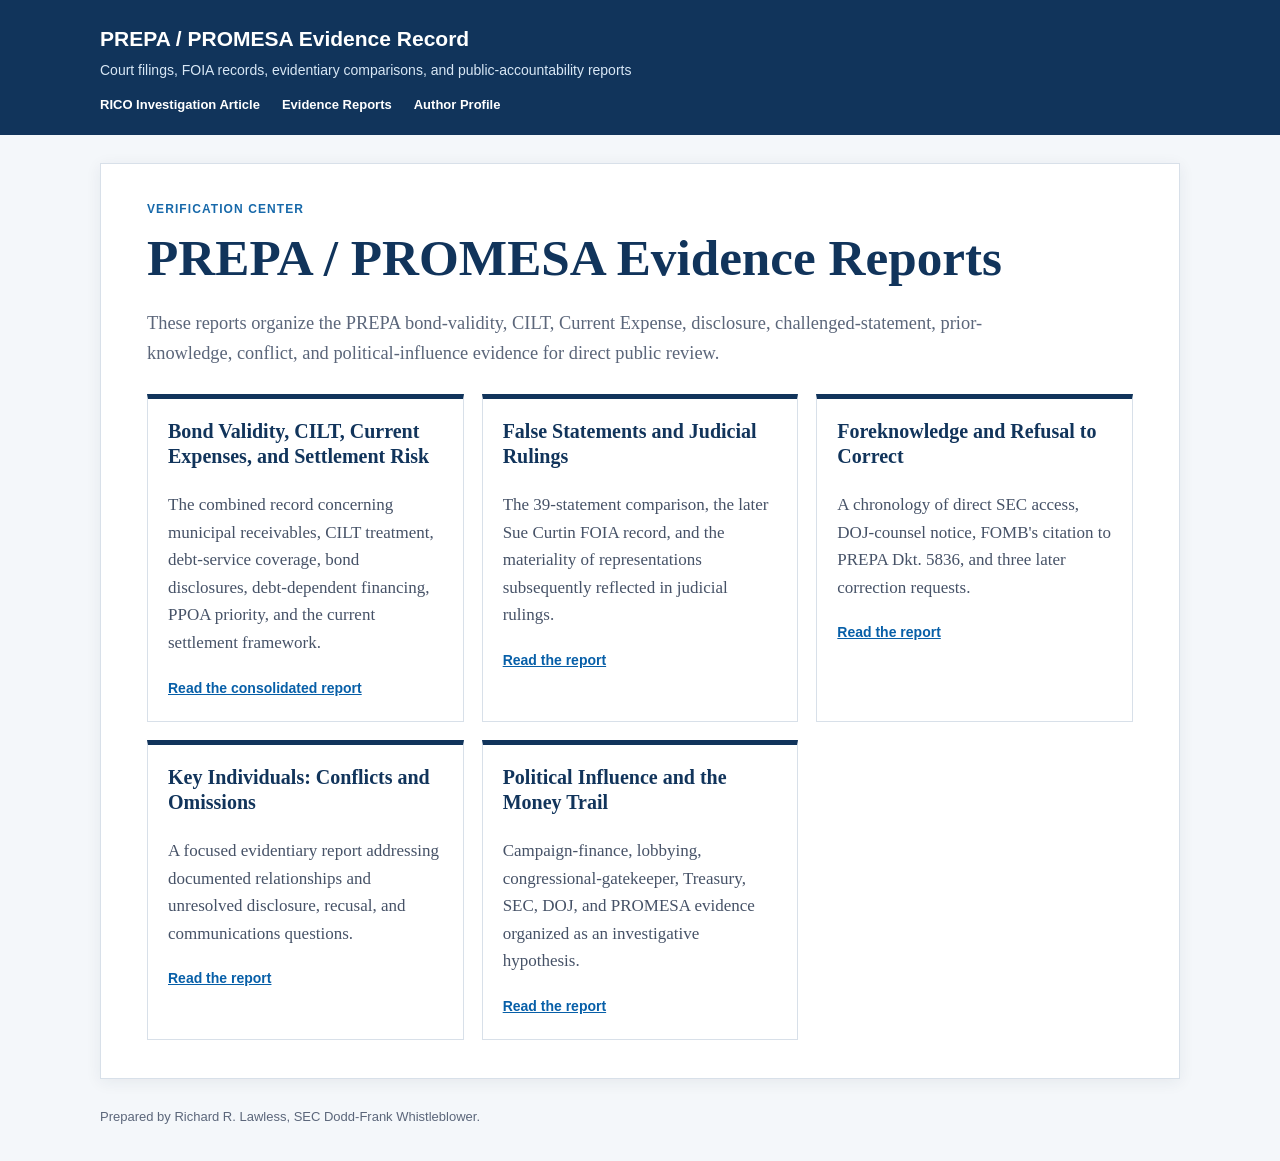
==== reports/index.html @ 9879a540 "Publish PREPA evidence reports and CILT current-expense analysis" ====
<!doctype html>
<html lang="en">
<head>
  <meta charset="utf-8">
  <meta name="viewport" content="width=device-width, initial-scale=1">
  <meta name="robots" content="index,follow">
  <title>Evidence Reports | PREPA / PROMESA Evidence Record</title>
  <meta name="description" content="Evidence reports concerning PREPA bond validity, CILT, Current Expenses, the Sue Curtin FOIA production, challenged government statements, prior knowledge, conflicts, and political influence surrounding PREPA and PROMESA.">
  <link rel="stylesheet" href="../assets/site.css">
</head>
<body>
  <header class="site-header">
    <div class="site-header__inner">
      <a class="brand" href="/prepa-promesa-article/">PREPA / PROMESA Evidence Record</a>
      <div class="tagline">Court filings, FOIA records, evidentiary comparisons, and public-accountability reports</div>
      <nav class="nav" aria-label="Primary">
        <a href="/prepa-promesa-article/">RICO Investigation Article</a>
        <a href="/prepa-promesa-article/reports/">Evidence Reports</a>
        <a href="https://muckrack.com/richard-lawless">Author Profile</a>
      </nav>
    </div>
  </header>

  <main class="report-shell">
    <div class="eyebrow">Verification center</div>
    <h1>PREPA / PROMESA Evidence Reports</h1>
    <p class="dek">These reports organize the PREPA bond-validity, CILT, Current Expense, disclosure, challenged-statement, prior-knowledge, conflict, and political-influence evidence for direct public review.</p>

    <div class="card-grid">
      <section class="card">
        <h2>Bond Validity, CILT, Current Expenses, and Settlement Risk</h2>
        <p>The combined record concerning municipal receivables, CILT treatment, debt-service coverage, bond disclosures, debt-dependent financing, PPOA priority, and the current settlement framework.</p>
        <a href="bond-validity-cilt-current-expenses.html">Read the consolidated report</a>
      </section>

      <section class="card">
        <h2>False Statements and Judicial Rulings</h2>
        <p>The 39-statement comparison, the later Sue Curtin FOIA record, and the materiality of representations subsequently reflected in judicial rulings.</p>
        <a href="false-statements-and-judicial-rulings.html">Read the report</a>
      </section>

      <section class="card">
        <h2>Foreknowledge and Refusal to Correct</h2>
        <p>A chronology of direct SEC access, DOJ-counsel notice, FOMB's citation to PREPA Dkt. 5836, and three later correction requests.</p>
        <a href="prior-knowledge.html">Read the report</a>
      </section>

      <section class="card">
        <h2>Key Individuals: Conflicts and Omissions</h2>
        <p>A focused evidentiary report addressing documented relationships and unresolved disclosure, recusal, and communications questions.</p>
        <a href="key-individuals-conflicts-and-omissions.html">Read the report</a>
      </section>

      <section class="card">
        <h2>Political Influence and the Money Trail</h2>
        <p>Campaign-finance, lobbying, congressional-gatekeeper, Treasury, SEC, DOJ, and PROMESA evidence organized as an investigative hypothesis.</p>
        <a href="promesa-political-influence-and-contributions.html">Read the report</a>
      </section>
    </div>
  </main>

  <footer class="site-footer"><div class="site-footer__inner">Prepared by Richard R. Lawless, SEC Dodd-Frank Whistleblower.</div></footer>
</body>
</html>
---- assets/site.css ----
:root {
  --ink: #172033;
  --muted: #5b667a;
  --navy: #11345b;
  --blue: #1769aa;
  --line: #d8e0e9;
  --paper: #ffffff;
  --wash: #f4f7fa;
}

* { box-sizing: border-box; }

html { scroll-behavior: smooth; }

body {
  margin: 0;
  color: var(--ink);
  background: var(--wash);
  font: 17px/1.62 Georgia, "Times New Roman", serif;
}

.site-header {
  padding: 26px 22px 22px;
  color: #fff;
  background: var(--navy);
}

.site-header__inner,
.report-shell,
.site-footer__inner {
  max-width: 1080px;
  margin: 0 auto;
}

.brand {
  color: #fff;
  font: 700 21px/1.25 Arial, sans-serif;
  text-decoration: none;
}

.tagline {
  margin-top: 6px;
  color: #d8e7f5;
  font: 14px/1.4 Arial, sans-serif;
}

.nav {
  display: flex;
  flex-wrap: wrap;
  gap: 12px 22px;
  margin-top: 17px;
}

.nav a {
  color: #fff;
  font: 700 13px/1.2 Arial, sans-serif;
  text-decoration: none;
}

.report-shell {
  margin-top: 28px;
  margin-bottom: 28px;
  padding: 38px 46px;
  background: var(--paper);
  border: 1px solid var(--line);
  box-shadow: 0 3px 15px rgba(27, 45, 67, .07);
}

.eyebrow {
  color: var(--blue);
  text-transform: uppercase;
  letter-spacing: .09em;
  font: 700 12px/1.2 Arial, sans-serif;
}

h1, h2, h3, h4 {
  color: var(--navy);
  line-height: 1.25;
}

h1 {
  margin: .2em 0 .3em;
  font-size: clamp(2rem, 5vw, 3.2rem);
}

h2 {
  margin-top: 1.7em;
  padding-bottom: .25em;
  border-bottom: 2px solid var(--line);
  font-size: 1.55rem;
}

h3 { margin-top: 1.45em; font-size: 1.25rem; }

.dek {
  max-width: 850px;
  color: var(--muted);
  font-size: 1.15rem;
}

.download {
  display: inline-block;
  margin: 8px 0 20px;
  padding: 11px 17px;
  color: #fff;
  background: var(--blue);
  border-radius: 4px;
  font: 700 14px/1.2 Arial, sans-serif;
  text-decoration: none;
}

.report-body > p:first-child {
  margin: 20px 0 24px;
  padding: 16px 18px;
  border-left: 5px solid var(--blue);
  background: #eef5fb;
  font-size: 1.08rem;
}

a { color: #075fa8; }

table {
  display: block;
  width: 100%;
  margin: 20px 0 28px;
  overflow-x: auto;
  border-collapse: collapse;
  font: 13px/1.42 Arial, sans-serif;
}

thead { background: #e9f0f7; }

th, td {
  min-width: 150px;
  padding: 9px 10px;
  vertical-align: top;
  text-align: left;
  border: 1px solid var(--line);
}

th { color: var(--navy); }

blockquote {
  margin: 24px 0;
  padding: 12px 18px;
  color: #34445a;
  border-left: 4px solid var(--blue);
  background: #f5f8fb;
}

.site-footer {
  padding: 0 22px 34px;
  color: var(--muted);
  font: 13px/1.5 Arial, sans-serif;
}

.card-grid {
  display: grid;
  grid-template-columns: repeat(auto-fit, minmax(250px, 1fr));
  gap: 18px;
  margin-top: 26px;
}

.card {
  padding: 20px;
  border: 1px solid var(--line);
  border-top: 5px solid var(--navy);
  background: #fff;
}

.card h2 {
  margin-top: 0;
  border: 0;
  font-size: 1.25rem;
}

.card p { color: #465267; }

.card a { font: 700 14px/1.3 Arial, sans-serif; }

@media (max-width: 720px) {
  .report-shell {
    margin: 0;
    padding: 28px 20px;
    border-right: 0;
    border-left: 0;
  }
}
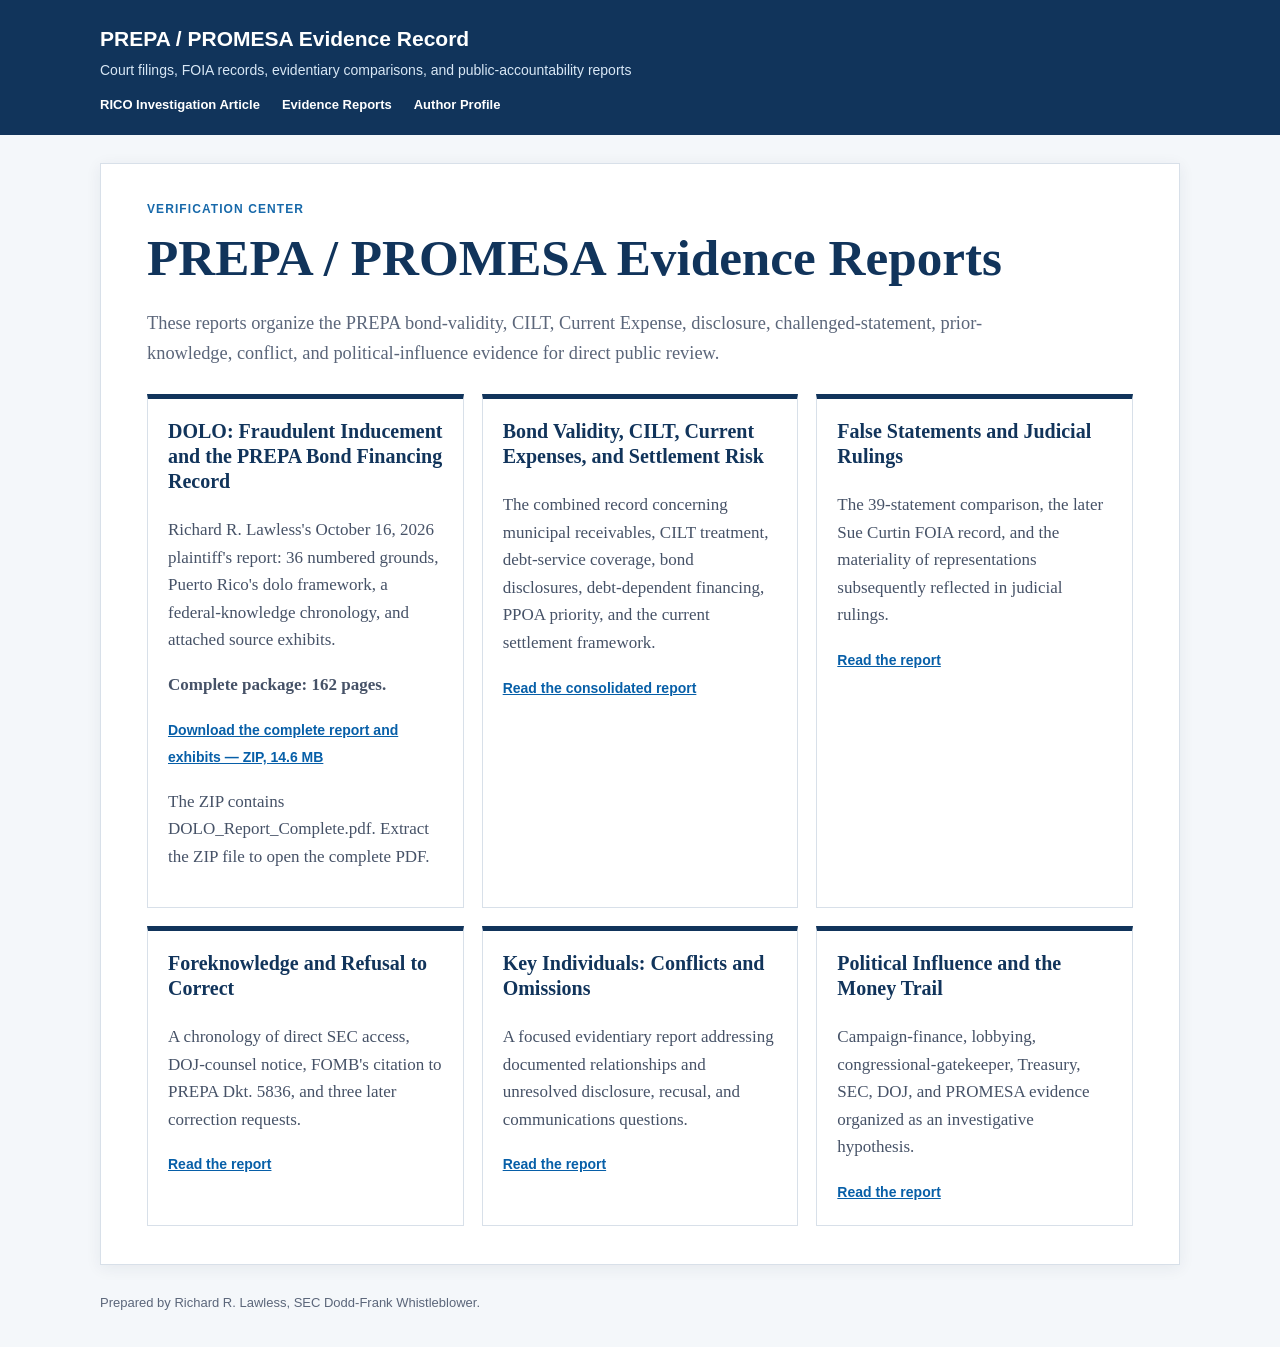
==== commit c5accaca: "Update index.html" ====
--- a/reports/index.html
+++ b/reports/index.html
@@ -27,6 +27,22 @@
     <p class="dek">These reports organize the PREPA bond-validity, CILT, Current Expense, disclosure, challenged-statement, prior-knowledge, conflict, and political-influence evidence for direct public review.</p>
 
     <div class="card-grid">
+            <section class="card">
+        <h2>DOLO: Fraudulent Inducement and the PREPA Bond Financing Record</h2>
+        <p>
+          Richard R. Lawless's October 16, 2026 plaintiff's report:
+          36 numbered grounds, Puerto Rico's dolo framework,
+          a federal-knowledge chronology, and attached source exhibits.
+        </p>
+        <p><strong>Complete package: 162 pages.</strong></p>
+        <a href="DOLO_Report_Complete.zip" download>
+          Download the complete report and exhibits — ZIP, 14.6 MB
+        </a>
+        <p>
+          The ZIP contains DOLO_Report_Complete.pdf.
+          Extract the ZIP file to open the complete PDF.
+        </p>
+      </section>
       <section class="card">
         <h2>Bond Validity, CILT, Current Expenses, and Settlement Risk</h2>
         <p>The combined record concerning municipal receivables, CILT treatment, debt-service coverage, bond disclosures, debt-dependent financing, PPOA priority, and the current settlement framework.</p>
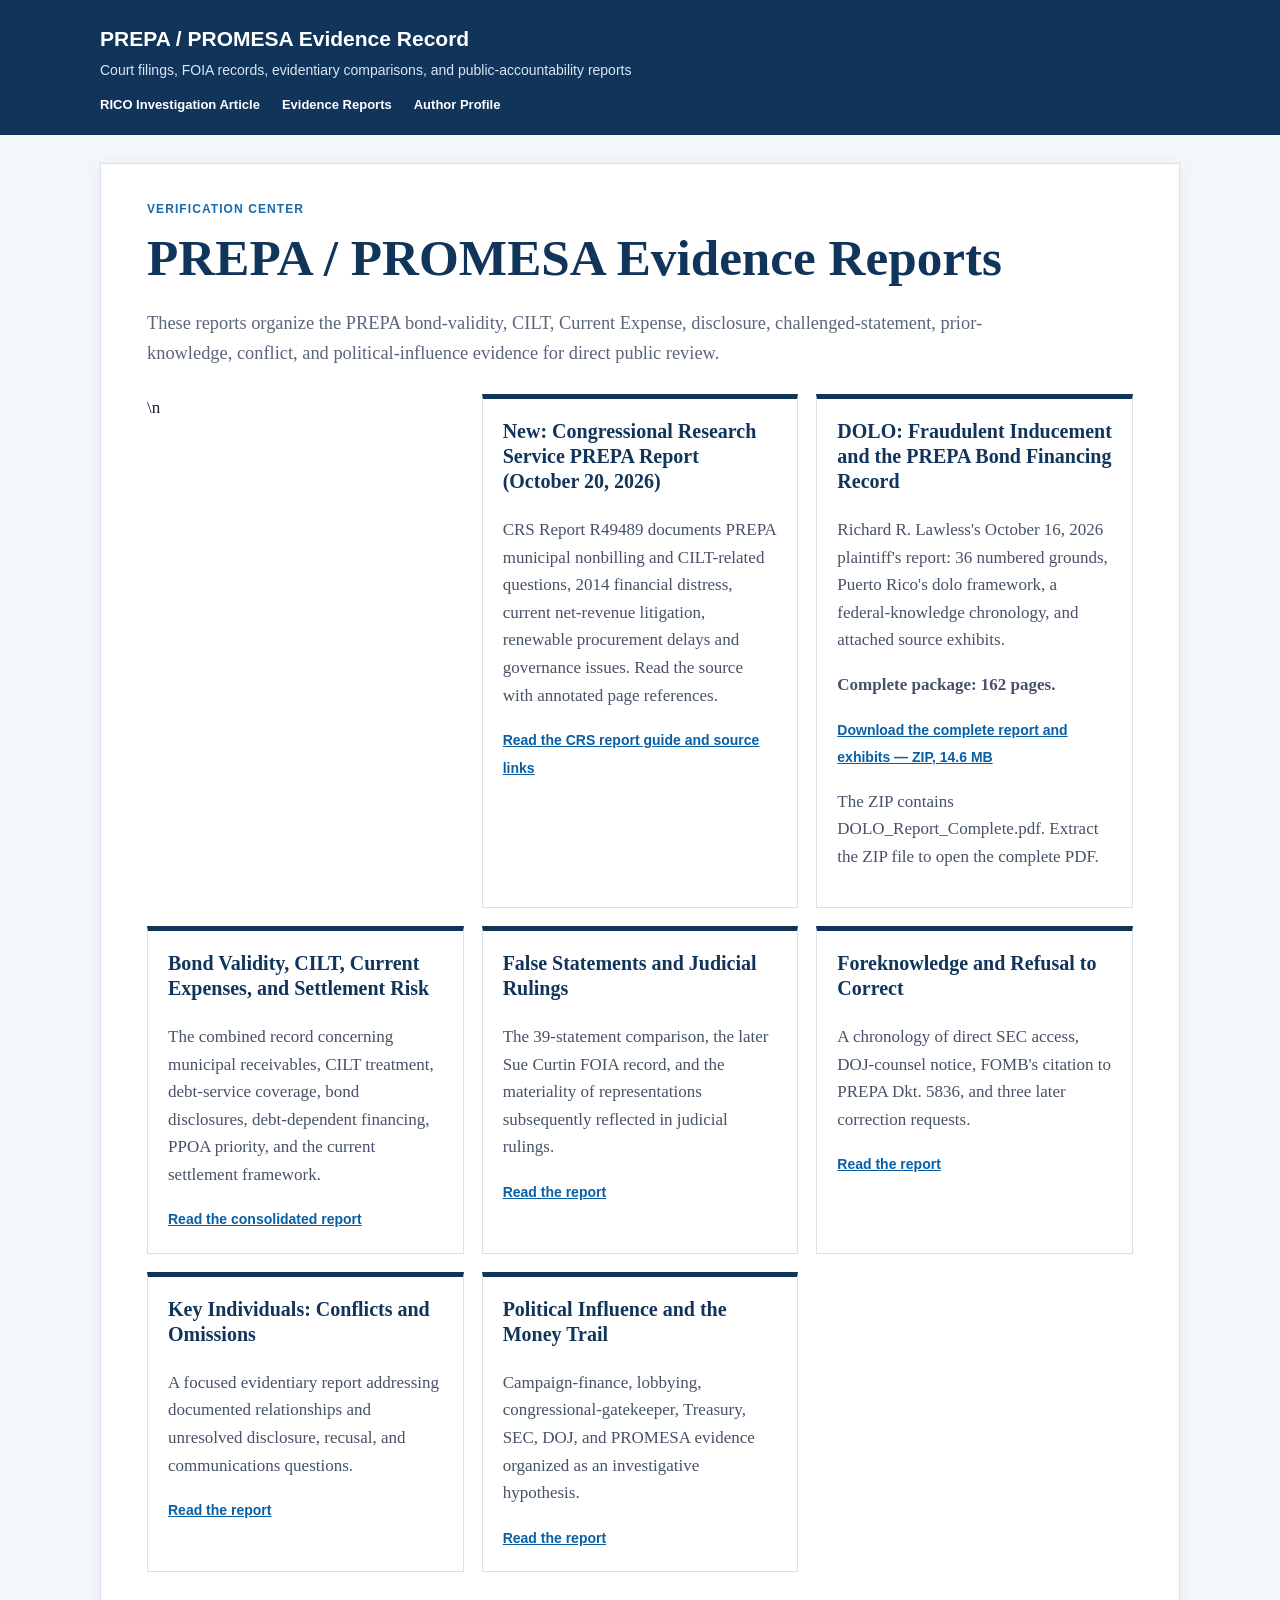
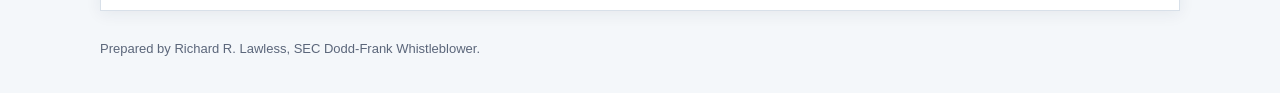
==== commit d3f4c1d9: "Link October 2026 CRS report from website" ====
--- a/reports/index.html
+++ b/reports/index.html
@@ -26,7 +26,7 @@
     <h1>PREPA / PROMESA Evidence Reports</h1>
     <p class="dek">These reports organize the PREPA bond-validity, CILT, Current Expense, disclosure, challenged-statement, prior-knowledge, conflict, and political-influence evidence for direct public review.</p>
 
-    <div class="card-grid">
+    <div class="card-grid">\n      <section class="card"><h2>New: Congressional Research Service PREPA Report (October 20, 2026)</h2><p>CRS Report R49489 documents PREPA municipal nonbilling and CILT-related questions, 2014 financial distress, current net-revenue litigation, renewable procurement delays and governance issues. Read the source with annotated page references.</p><a href="crs-prepa-history-finances-2026.html">Read the CRS report guide and source links</a></section>
             <section class="card">
         <h2>DOLO: Fraudulent Inducement and the PREPA Bond Financing Record</h2>
         <p>
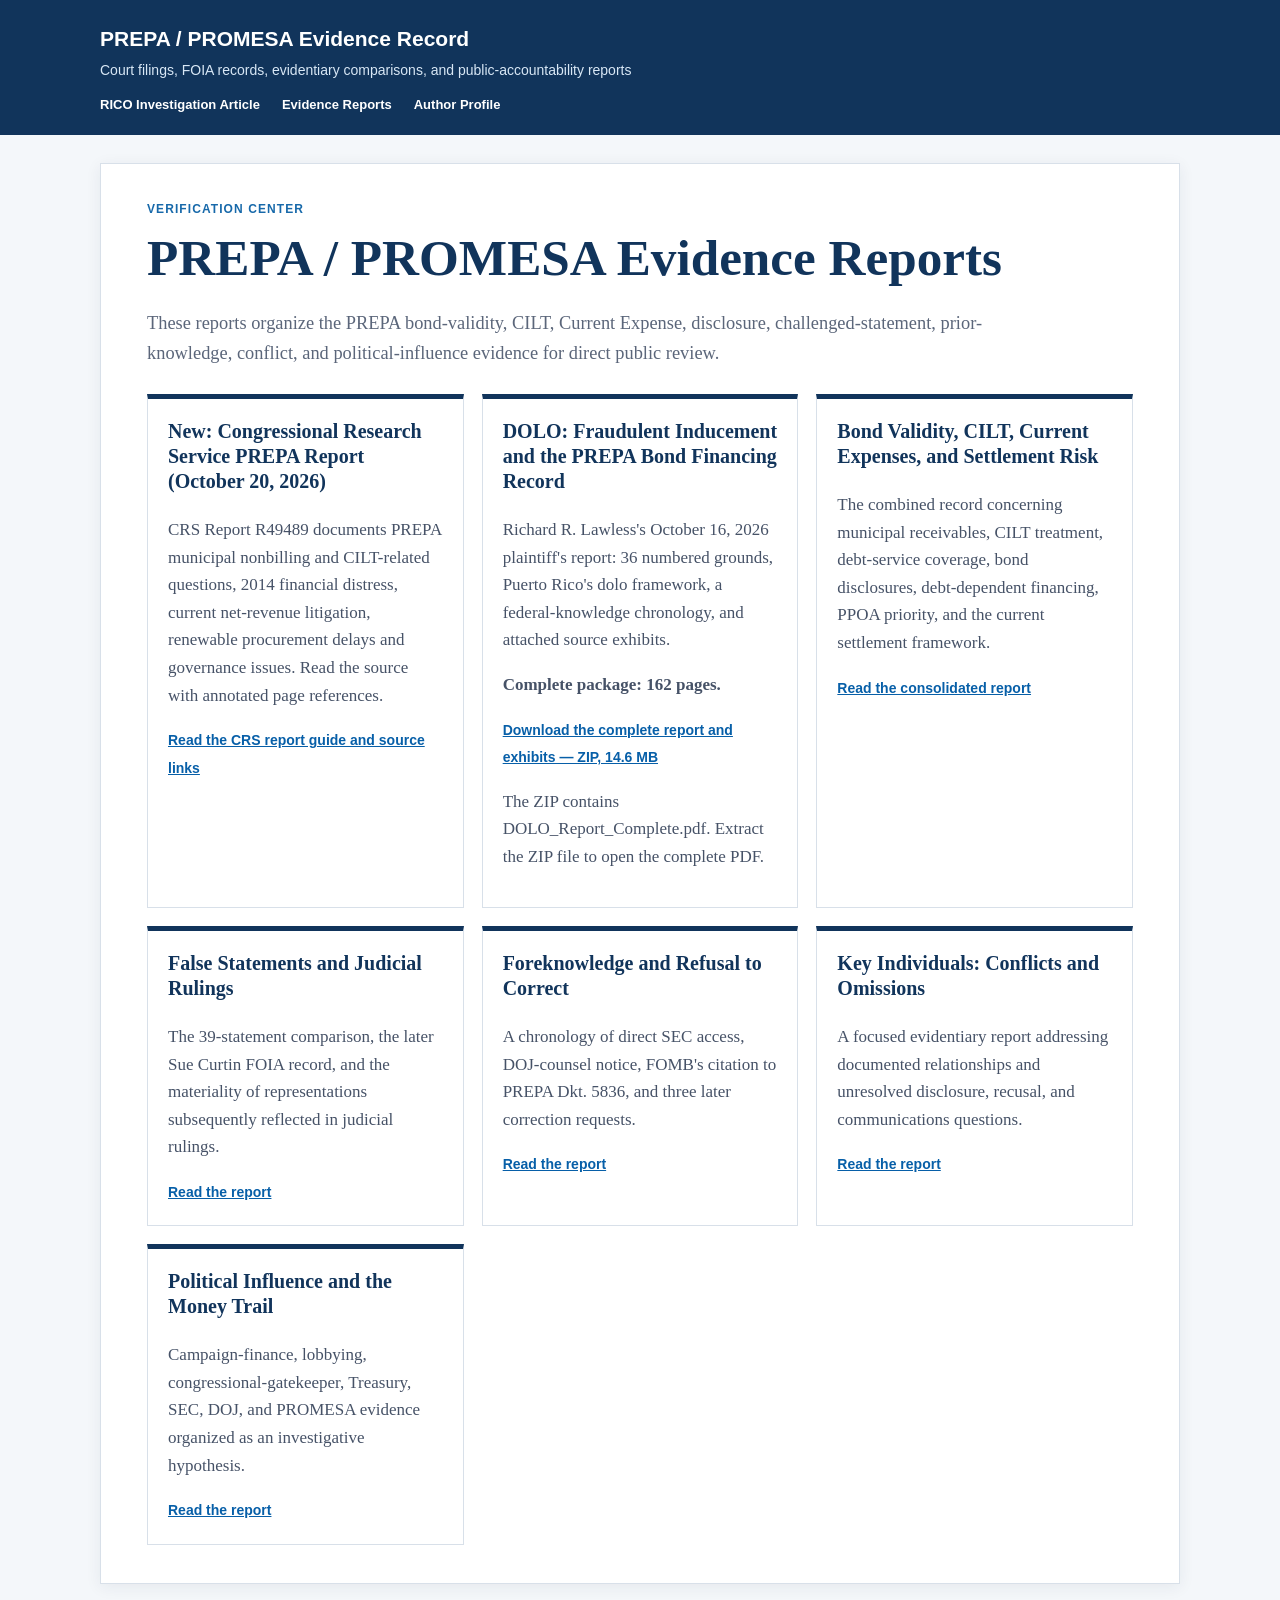
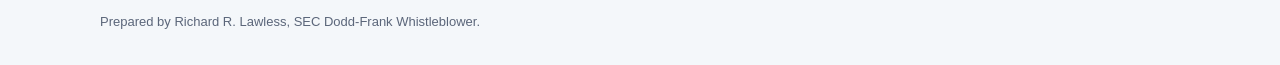
==== commit 5a94b1e2: "Clean source formatting for CRS links" ====
--- a/reports/index.html
+++ b/reports/index.html
@@ -26,7 +26,8 @@
     <h1>PREPA / PROMESA Evidence Reports</h1>
     <p class="dek">These reports organize the PREPA bond-validity, CILT, Current Expense, disclosure, challenged-statement, prior-knowledge, conflict, and political-influence evidence for direct public review.</p>
 
-    <div class="card-grid">\n      <section class="card"><h2>New: Congressional Research Service PREPA Report (October 20, 2026)</h2><p>CRS Report R49489 documents PREPA municipal nonbilling and CILT-related questions, 2014 financial distress, current net-revenue litigation, renewable procurement delays and governance issues. Read the source with annotated page references.</p><a href="crs-prepa-history-finances-2026.html">Read the CRS report guide and source links</a></section>
+    <div class="card-grid">
+      <section class="card"><h2>New: Congressional Research Service PREPA Report (October 20, 2026)</h2><p>CRS Report R49489 documents PREPA municipal nonbilling and CILT-related questions, 2014 financial distress, current net-revenue litigation, renewable procurement delays and governance issues. Read the source with annotated page references.</p><a href="crs-prepa-history-finances-2026.html">Read the CRS report guide and source links</a></section>
             <section class="card">
         <h2>DOLO: Fraudulent Inducement and the PREPA Bond Financing Record</h2>
         <p>
